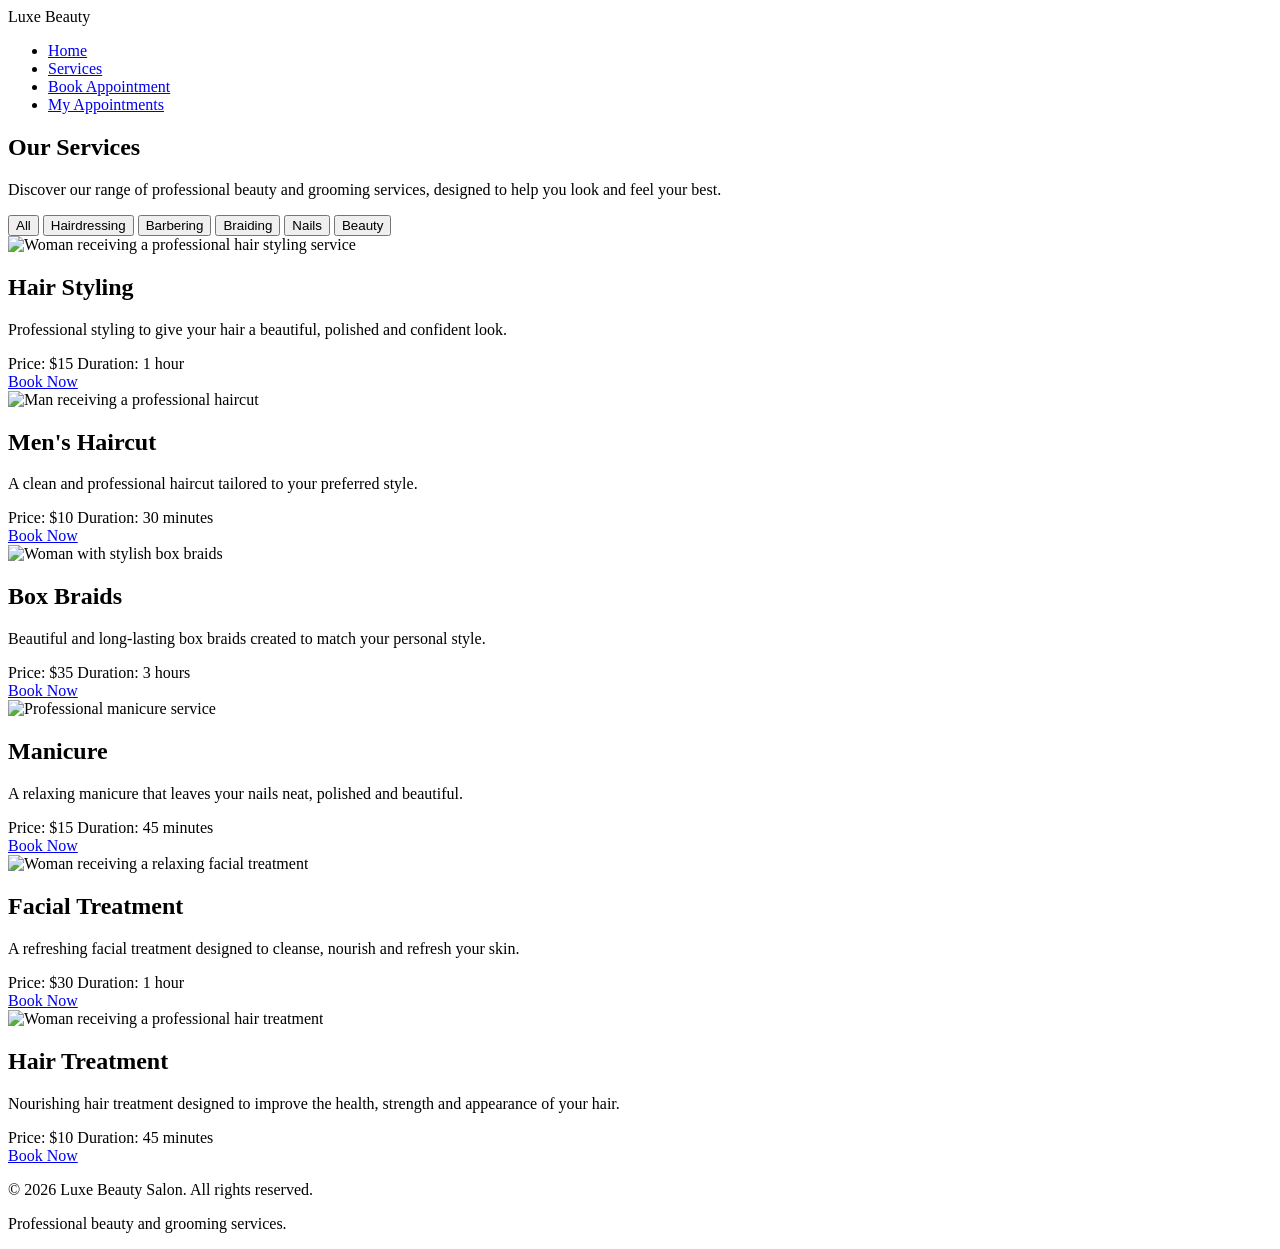
==== services.html @ 88902f64 "Add files via upload" ====
<!DOCTYPE html>
<html lang="en">
<head>
    <meta charset="UTF-8">
    <meta name="viewport" content="width=device-width, initial-scale=1.0">

    <title>Our Services | Luxe Beauty Salon</title>
<link rel="stylesheet" href="css/style.css">
</head>

<body>

    <header>
        <nav>
            <div class="logo">
                Luxe Beauty
            </div>

            <ul class="nav-links">
                <li><a href="index.html">Home</a></li>
                <li><a href="services.html">Services</a></li>
                <li><a href="booking.html">Book Appointment</a></li>
                <li><a href="appointments.html">My Appointments</a></li>
            </ul>
        </nav>
    </header>
<main>

    <section class="services-intro">
        <h1>Our Services</h1>

        <p>
            Discover our range of professional beauty and grooming services,
            designed to help you look and feel your best.
        </p>
    </section>
<section class="service-filters">

    <button class="filter-btn active" data-category="all">
        All
    </button>

    <button class="filter-btn" data-category="hairdressing">
        Hairdressing
    </button>

    <button class="filter-btn" data-category="barbering">
        Barbering
    </button>

    <button class="filter-btn" data-category="braiding">
        Braiding
    </button>

    <button class="filter-btn" data-category="nails">
        Nails
    </button>

    <button class="filter-btn" data-category="beauty">
        Beauty
    </button>
</section>
<section class="services-container">

    <!-- Hairdressing Service -->
    <div class="service-card" data-category="hairdressing">

        <img src="images/hair-styling.jpg" alt="Woman receiving a professional hair styling service">

        <div class="service-info">

            <h2>Hair Styling</h2>

            <p>
                Professional styling to give your hair a beautiful,
                polished and confident look.
            </p>

            <div class="service-details">
                <span>Price: $15</span>
                <span>Duration: 1 hour</span>
            </div>

            <a href="booking.html" class="book-btn">
                Book Now
            </a>

        </div>
    </div>


    <!-- Barbering Service -->
    <div class="service-card" data-category="barbering">

        <img src="images/mens-haircut.jpg" alt="Man receiving a professional haircut">

        <div class="service-info">

            <h2>Men's Haircut</h2>

            <p>
                A clean and professional haircut tailored to your
                preferred style.
            </p>

            <div class="service-details">
                <span>Price: $10</span>
                <span>Duration: 30 minutes</span>
            </div>

            <a href="booking.html" class="book-btn">
                Book Now
            </a>

        </div>
    </div>


    <!-- Braiding Service -->
    <div class="service-card" data-category="braiding">

        <img src="images/box-braids.jpg" alt="Woman with stylish box braids">

        <div class="service-info">

            <h2>Box Braids</h2>

            <p>
                Beautiful and long-lasting box braids created to
                match your personal style.
            </p>

            <div class="service-details">
                <span>Price: $35</span>
                <span>Duration: 3 hours</span>
            </div>

            <a href="booking.html" class="book-btn">
                Book Now
            </a>

        </div>
    </div>


    <!-- Nails Service -->
    <div class="service-card" data-category="nails">

        <img src="images/manicure.jpg" alt="Professional manicure service">

        <div class="service-info">

            <h2>Manicure</h2>

            <p>
                A relaxing manicure that leaves your nails neat,
                polished and beautiful.
            </p>

            <div class="service-details">
                <span>Price: $15</span>
                <span>Duration: 45 minutes</span>
            </div>

            <a href="booking.html" class="book-btn">
                Book Now
            </a>

        </div>
    </div>


    <!-- Beauty Service -->
    <div class="service-card" data-category="beauty">

        <img src="images/facial.jpg" alt="Woman receiving a relaxing facial treatment">

        <div class="service-info">

            <h2>Facial Treatment</h2>

            <p>
                A refreshing facial treatment designed to cleanse,
                nourish and refresh your skin.
            </p>

            <div class="service-details">
                <span>Price: $30</span>
                <span>Duration: 1 hour</span>
            </div>

            <a href="booking.html" class="book-btn">
                Book Now
            </a>

        </div>
    </div>


    <!-- Hairdressing Service -->
    <div class="service-card" data-category="hairdressing">

        <img src="images/hair-treatment.jpg" alt="Woman receiving a professional hair treatment">

        <div class="service-info">

            <h2>Hair Treatment</h2>

            <p>
                Nourishing hair treatment designed to improve the
                health, strength and appearance of your hair.
            </p>

            <div class="service-details">
                <span>Price: $10</span>
                <span>Duration: 45 minutes</span>
            </div>

            <a href="booking.html" class="book-btn">
                Book Now
            </a>

        </div>
    </div>

</section>
</main>
<footer>
    <p>&copy; 2026 Luxe Beauty Salon. All rights reserved.</p>
    <p>Professional beauty and grooming services.</p>
</footer>
<script src="js/services.js"></script>
</body>
</html>
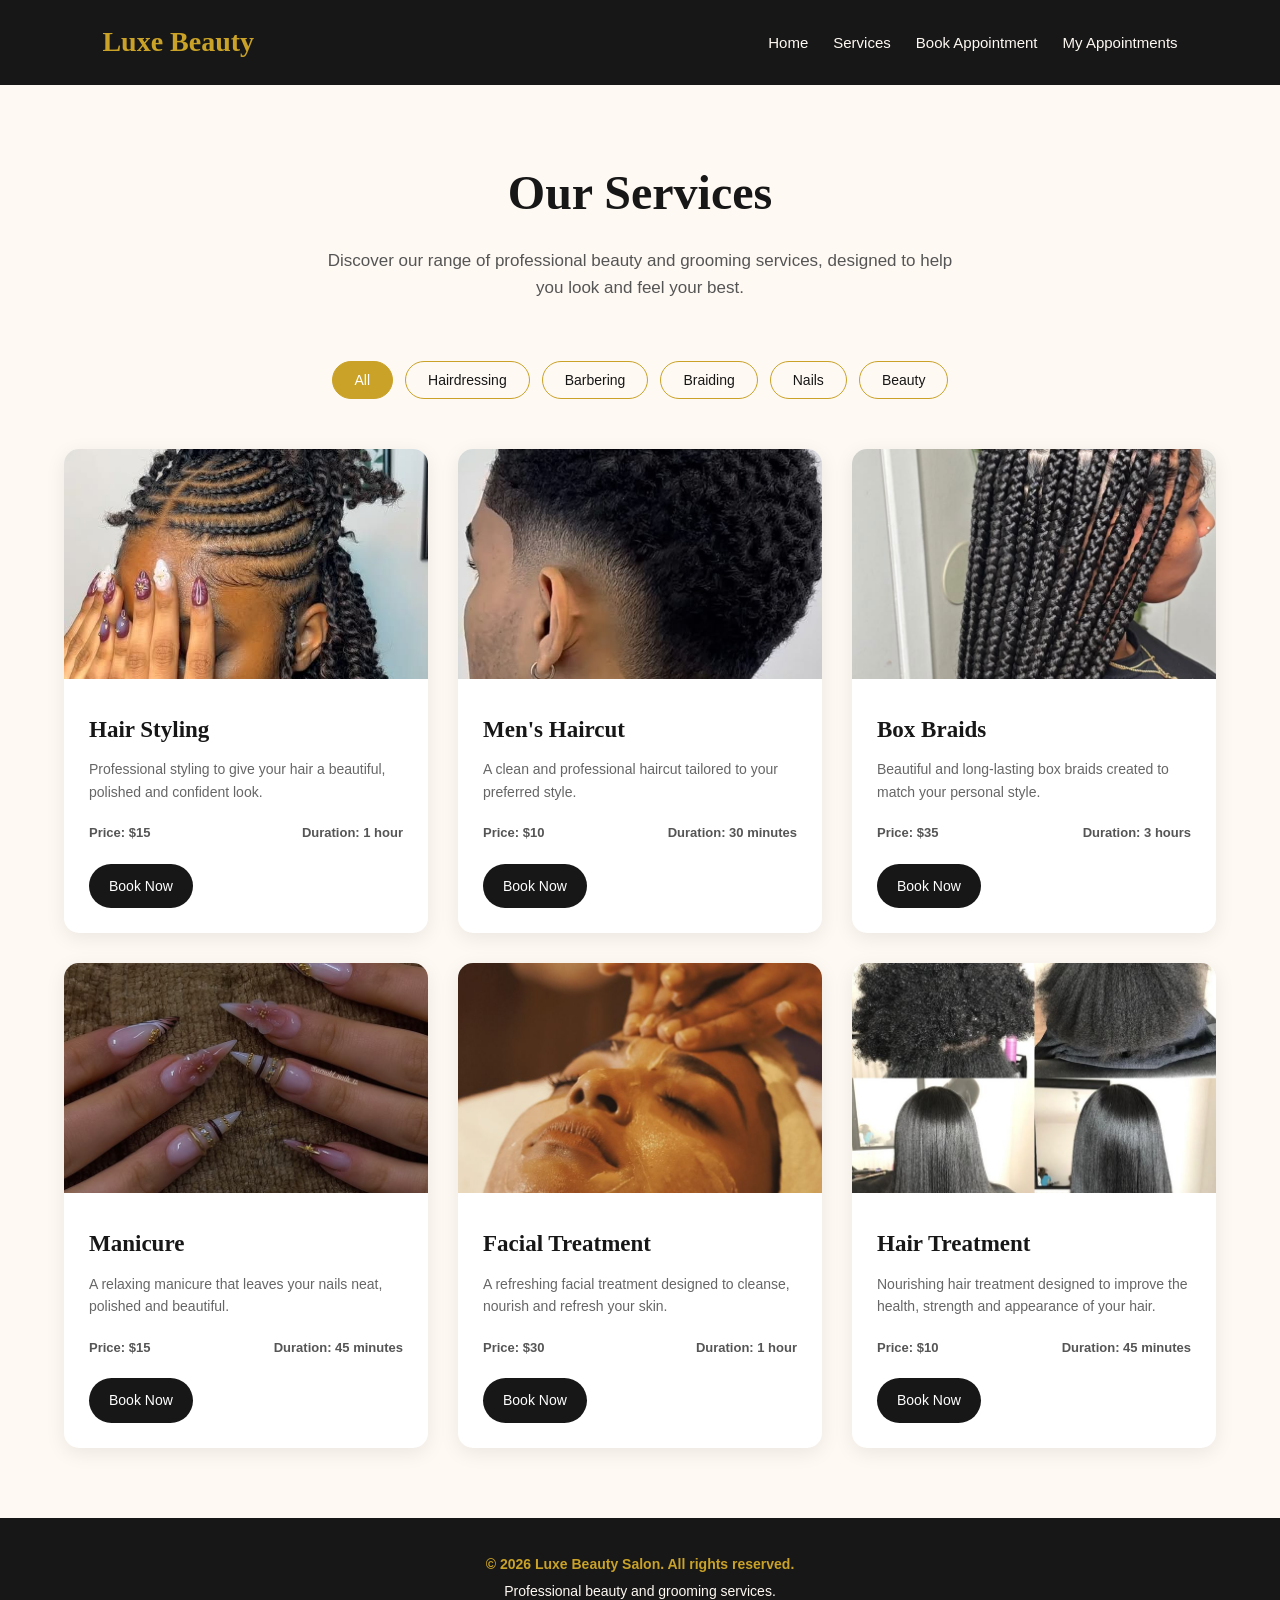
==== commit 7653e519: "Add files via upload" ====
--- a/services.html
+++ b/services.html
@@ -5,7 +5,7 @@
     <meta name="viewport" content="width=device-width, initial-scale=1.0">
 
     <title>Our Services | Luxe Beauty Salon</title>
-<link rel="stylesheet" href="css/style.css">
+<link rel="stylesheet" href="style.css">
 </head>
 
 <body>
@@ -65,7 +65,7 @@
     <!-- Hairdressing Service -->
     <div class="service-card" data-category="hairdressing">
 
-        <img src="images/hair-styling.jpg" alt="Woman receiving a professional hair styling service">
+        <img src="hair-styling.jpg" alt="Woman receiving a professional hair styling service">
 
         <div class="service-info">
 
@@ -92,7 +92,7 @@
     <!-- Barbering Service -->
     <div class="service-card" data-category="barbering">
 
-        <img src="images/mens-haircut.jpg" alt="Man receiving a professional haircut">
+        <img src="mens-haircut.jpg" alt="Man receiving a professional haircut">
 
         <div class="service-info">
 
@@ -119,7 +119,7 @@
     <!-- Braiding Service -->
     <div class="service-card" data-category="braiding">
 
-        <img src="images/box-braids.jpg" alt="Woman with stylish box braids">
+        <img src="box-braids.jpg" alt="Woman with stylish box braids">
 
         <div class="service-info">
 
@@ -146,7 +146,7 @@
     <!-- Nails Service -->
     <div class="service-card" data-category="nails">
 
-        <img src="images/manicure.jpg" alt="Professional manicure service">
+        <img src="manicure.jpg" alt="Professional manicure service">
 
         <div class="service-info">
 
@@ -173,7 +173,7 @@
     <!-- Beauty Service -->
     <div class="service-card" data-category="beauty">
 
-        <img src="images/facial.jpg" alt="Woman receiving a relaxing facial treatment">
+        <img src="facial.jpg" alt="Woman receiving a relaxing facial treatment">
 
         <div class="service-info">
 
@@ -200,7 +200,7 @@
     <!-- Hairdressing Service -->
     <div class="service-card" data-category="hairdressing">
 
-        <img src="images/hair-treatment.jpg" alt="Woman receiving a professional hair treatment">
+        <img src="hair-treatment.jpg" alt="Woman receiving a professional hair treatment">
 
         <div class="service-info">
 
@@ -229,6 +229,6 @@
     <p>&copy; 2026 Luxe Beauty Salon. All rights reserved.</p>
     <p>Professional beauty and grooming services.</p>
 </footer>
-<script src="js/services.js"></script>
+<script src="services.js"></script>
 </body>
 </html>
--- a/style.css
+++ b/style.css
@@ -0,0 +1,323 @@
+/* =========================
+   GENERAL STYLES
+========================= */
+
+* {
+    margin: 0;
+    padding: 0;
+    box-sizing: border-box;
+}
+
+body {
+    font-family: Arial, sans-serif;
+    background-color: #fff9f3;
+    color: #171717;
+    line-height: 1.6;
+}
+/* =========================
+   NAVIGATION BAR
+========================= */
+
+header {
+    background-color: #171717;
+    padding: 20px 8%;
+}
+
+nav {
+    display: flex;
+    justify-content: space-between;
+    align-items: center;
+}
+
+.logo {
+    color: #c9a227;
+    font-size: 28px;
+    font-weight: bold;
+    font-family: Georgia, serif;
+}
+
+.nav-links {
+    display: flex;
+    list-style: none;
+    gap: 25px;
+}
+
+.nav-links a {
+    color: #fff9f3;
+    text-decoration: none;
+    font-size: 15px;
+    transition: color 0.3s ease;
+}
+
+.nav-links a:hover {
+    color: #c9a227;
+}
+/* =========================
+   SERVICES INTRODUCTION
+========================= */
+
+.services-intro {
+    text-align: center;
+    padding: 70px 20px 40px;
+    max-width: 800px;
+    margin: 0 auto;
+}
+
+.services-intro h1 {
+    font-family: Georgia, serif;
+    font-size: 48px;
+    color: #171717;
+    margin-bottom: 15px;
+}
+
+.services-intro p {
+    font-size: 17px;
+    color: #555;
+    max-width: 650px;
+    margin: 0 auto;
+}
+/* =========================
+   SERVICE FILTERS
+========================= */
+
+.service-filters {
+    display: flex;
+    justify-content: center;
+    align-items: center;
+    flex-wrap: wrap;
+    gap: 12px;
+    padding: 20px 20px 50px;
+}
+
+.filter-btn {
+    border: 1px solid #c9a227;
+    background-color: transparent;
+    color: #171717;
+    padding: 10px 22px;
+    border-radius: 25px;
+    cursor: pointer;
+    font-size: 14px;
+    transition: all 0.3s ease;
+}
+
+.filter-btn:hover,
+.filter-btn.active {
+    background-color: #c9a227;
+    color: white;
+}
+/* =========================
+   SERVICES GRID
+========================= */
+
+.services-container {
+    width: 90%;
+    max-width: 1200px;
+    margin: 0 auto 70px;
+
+    display: grid;
+    grid-template-columns: repeat(3, 1fr);
+    gap: 30px;
+}
+
+
+/* =========================
+   SERVICE CARD
+========================= */
+
+.service-card {
+    background-color: white;
+    border-radius: 15px;
+    overflow: hidden;
+
+    box-shadow: 0 5px 20px rgba(0, 0, 0, 0.08);
+
+    transition: transform 0.3s ease,
+                box-shadow 0.3s ease;
+}
+
+.service-card:hover {
+    transform: translateY(-8px);
+
+    box-shadow: 0 10px 25px rgba(0, 0, 0, 0.15);
+}
+
+
+/* =========================
+   SERVICE IMAGE
+========================= */
+
+.service-card img {
+    width: 100%;
+    height: 230px;
+    object-fit: cover;
+}
+
+
+/* =========================
+   SERVICE INFORMATION
+========================= */
+
+.service-info {
+    padding: 25px;
+}
+
+.service-info h2 {
+    font-family: Georgia, serif;
+    font-size: 23px;
+    margin-bottom: 10px;
+    color: #171717;
+}
+
+.service-info p {
+    color: #666;
+    font-size: 14px;
+    margin-bottom: 20px;
+}
+
+
+/* =========================
+   PRICE & DURATION
+========================= */
+
+.service-details {
+    display: flex;
+    justify-content: space-between;
+    gap: 10px;
+
+    margin-bottom: 20px;
+
+    font-size: 13px;
+    font-weight: bold;
+    color: #555;
+}
+
+
+/* =========================
+   BOOK NOW BUTTON
+========================= */
+
+.book-btn {
+    display: inline-block;
+
+    background-color: #171717;
+    color: white;
+
+    text-decoration: none;
+
+    padding: 11px 20px;
+
+    border-radius: 25px;
+
+    font-size: 14px;
+
+    transition: background-color 0.3s ease;
+}
+
+.book-btn:hover {
+    background-color: #c9a227;
+}
+/* =========================
+   RESPONSIVE DESIGN
+========================= */
+
+/* Tablets */
+@media (max-width: 900px) {
+
+    .services-container {
+        grid-template-columns: repeat(2, 1fr);
+    }
+
+    .nav-links {
+        gap: 15px;
+    }
+
+    .nav-links a {
+        font-size: 14px;
+    }
+
+}
+
+
+/* Mobile Phones */
+@media (max-width: 600px) {
+
+    header {
+        padding: 18px 5%;
+    }
+
+    nav {
+        flex-direction: column;
+        gap: 15px;
+    }
+
+    .logo {
+        font-size: 24px;
+    }
+
+    .nav-links {
+        flex-wrap: wrap;
+        justify-content: center;
+        gap: 10px;
+    }
+
+    .nav-links a {
+        font-size: 13px;
+    }
+
+    .services-intro {
+        padding: 50px 20px 30px;
+    }
+
+    .services-intro h1 {
+        font-size: 36px;
+    }
+
+    .services-intro p {
+        font-size: 15px;
+    }
+
+    .service-filters {
+        padding-bottom: 35px;
+    }
+
+    .filter-btn {
+        padding: 9px 16px;
+        font-size: 13px;
+    }
+
+    .services-container {
+        grid-template-columns: 1fr;
+        width: 90%;
+    }
+
+    .service-card img {
+        height: 220px;
+    }
+
+    .service-details {
+        flex-direction: column;
+        gap: 5px;
+    }
+
+}
+/* =========================
+   FOOTER
+========================= */
+
+footer {
+    background-color: #171717;
+    color: #fff9f3;
+    text-align: center;
+    padding: 30px 20px;
+    margin-top: 40px;
+}
+
+footer p {
+    margin: 5px 0;
+    font-size: 14px;
+}
+
+footer p:first-child {
+    color: #c9a227;
+    font-weight: bold;
+}
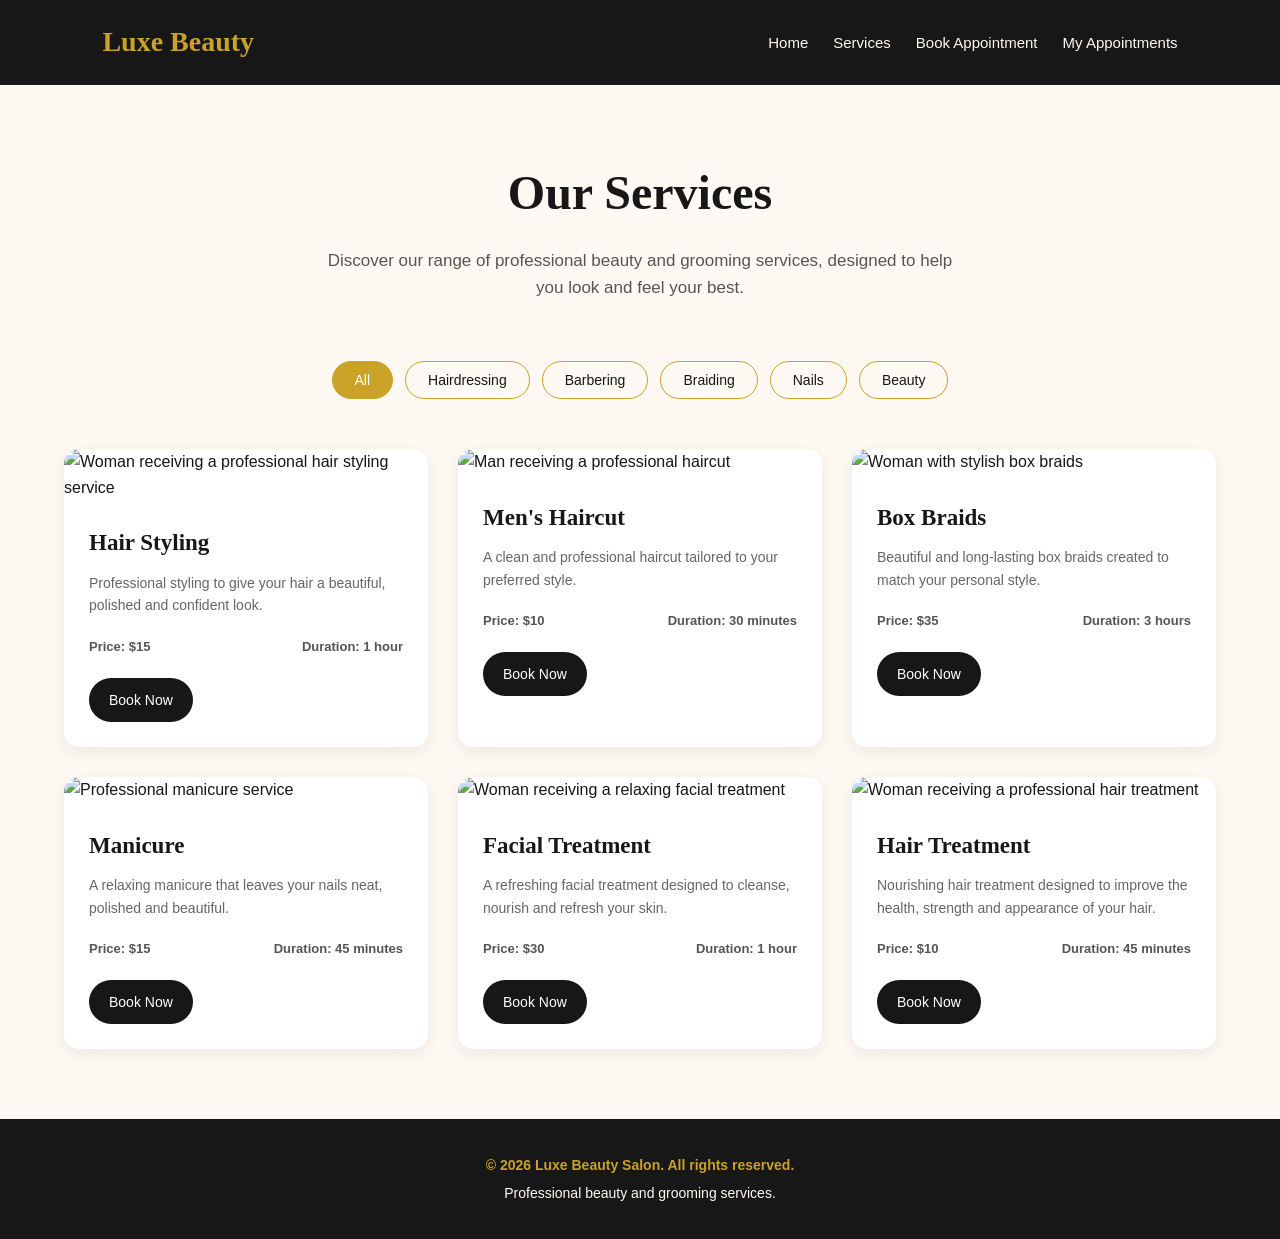
==== commit 75f0b3cb: "Add files via upload" ====
--- a/services.html
+++ b/services.html
@@ -65,7 +65,7 @@
     <!-- Hairdressing Service -->
     <div class="service-card" data-category="hairdressing">
 
-        <img src="hair-styling.jpg" alt="Woman receiving a professional hair styling service">
+        <img src="../images/hair-styling.jpg" alt="Woman receiving a professional hair styling service">
 
         <div class="service-info">
 
@@ -92,7 +92,7 @@
     <!-- Barbering Service -->
     <div class="service-card" data-category="barbering">
 
-        <img src="mens-haircut.jpg" alt="Man receiving a professional haircut">
+        <img src="../images/mens-haircut.jpg" alt="Man receiving a professional haircut">
 
         <div class="service-info">
 
@@ -119,7 +119,7 @@
     <!-- Braiding Service -->
     <div class="service-card" data-category="braiding">
 
-        <img src="box-braids.jpg" alt="Woman with stylish box braids">
+        <img src="../images/box-braids.jpg" alt="Woman with stylish box braids">
 
         <div class="service-info">
 
@@ -146,7 +146,7 @@
     <!-- Nails Service -->
     <div class="service-card" data-category="nails">
 
-        <img src="manicure.jpg" alt="Professional manicure service">
+        <img src="../images/manicure.jpg" alt="Professional manicure service">
 
         <div class="service-info">
 
@@ -173,7 +173,7 @@
     <!-- Beauty Service -->
     <div class="service-card" data-category="beauty">
 
-        <img src="facial.jpg" alt="Woman receiving a relaxing facial treatment">
+        <img src="../images/facial.jpg" alt="Woman receiving a relaxing facial treatment">
 
         <div class="service-info">
 
@@ -200,7 +200,7 @@
     <!-- Hairdressing Service -->
     <div class="service-card" data-category="hairdressing">
 
-        <img src="hair-treatment.jpg" alt="Woman receiving a professional hair treatment">
+        <img src="../images/hair-treatment.jpg" alt="Woman receiving a professional hair treatment">
 
         <div class="service-info">
 
@@ -230,5 +230,6 @@
     <p>Professional beauty and grooming services.</p>
 </footer>
 <script src="services.js"></script>
+
 </body>
 </html>
